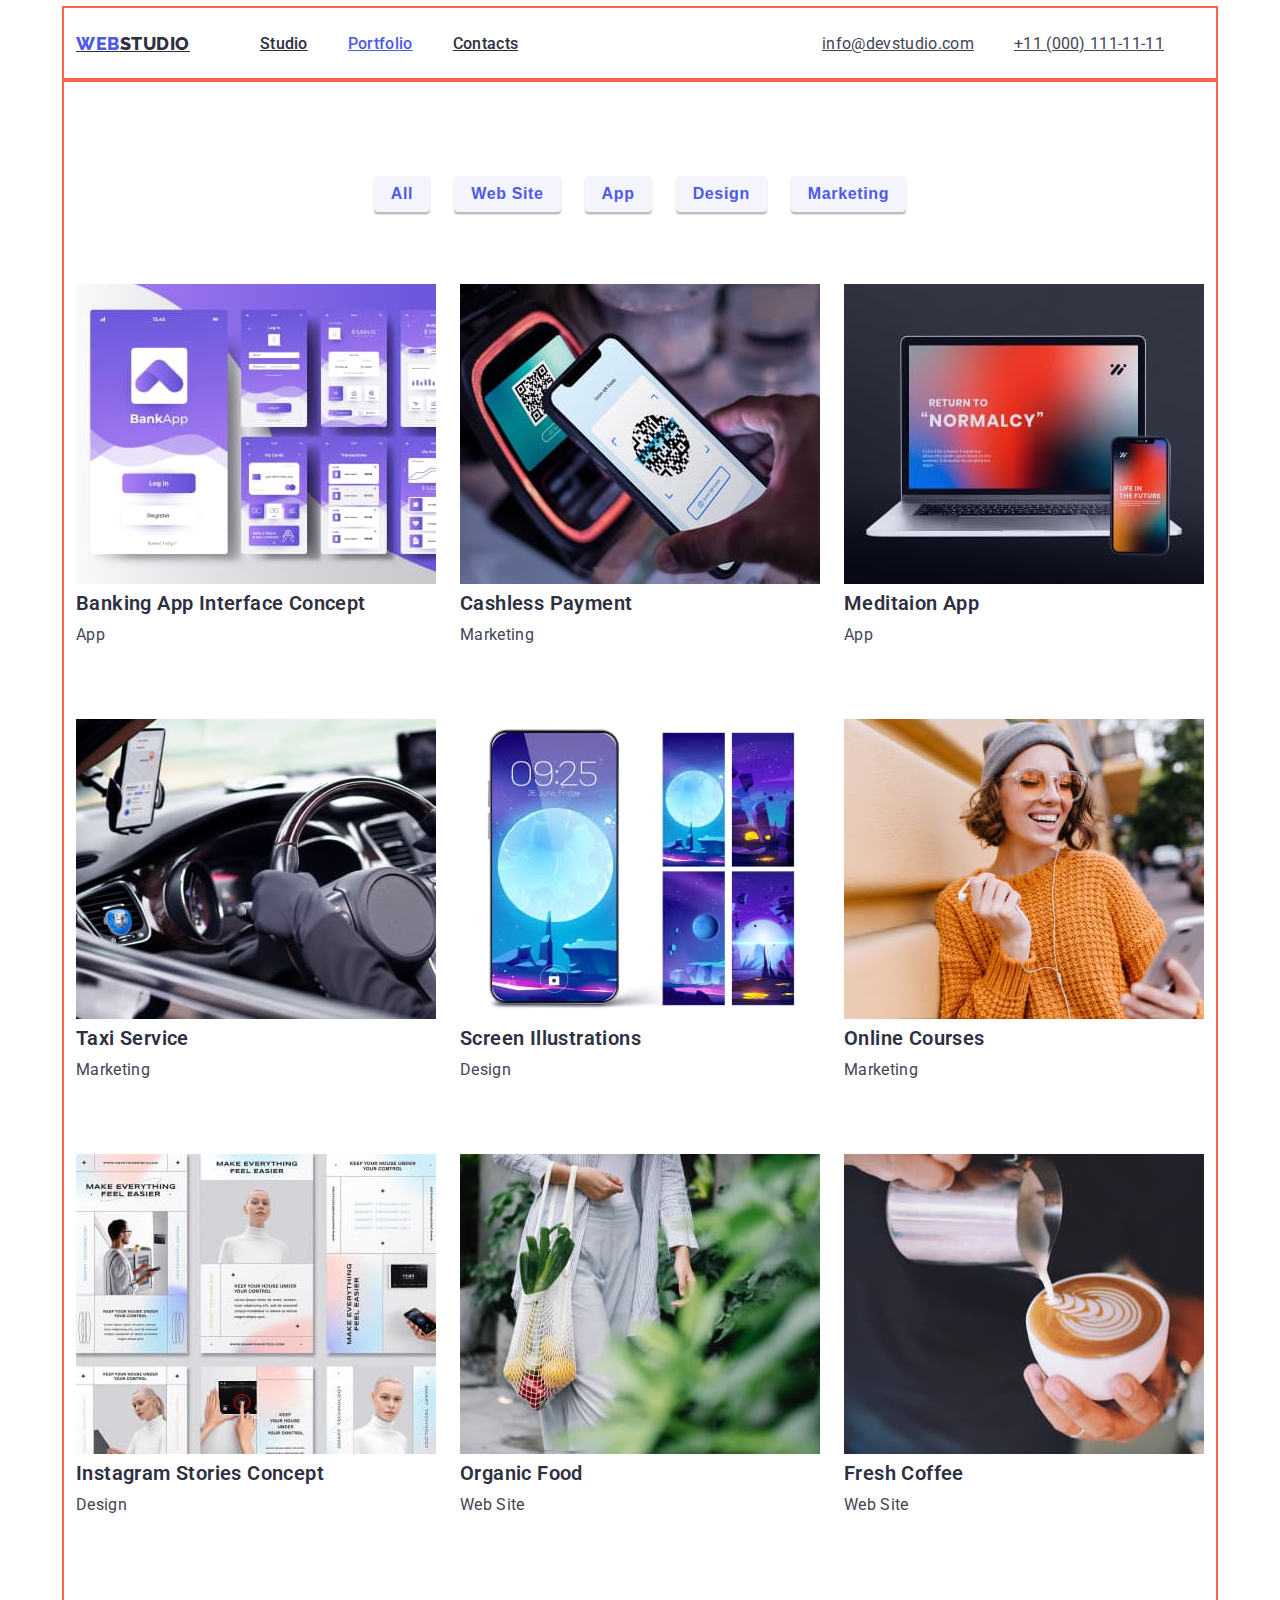
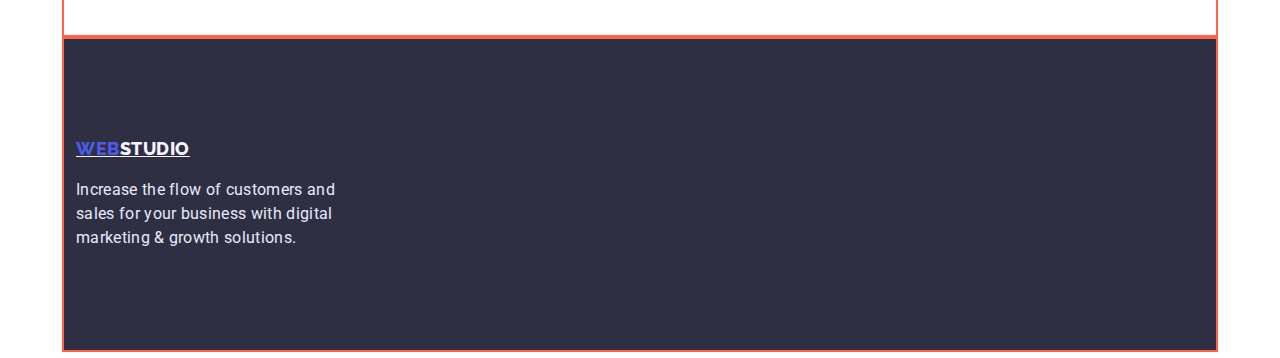
==== portfolio.html @ ad5f3ef1 "block model.flexbox" ====
<!DOCTYPE html>
<html lang="en">
<head>
    <meta charset="UTF-8">
    <meta http-equiv="X-UA-Compatible" content="IE=edge">
    <meta name="viewport" content="width=device-width, initial-scale=1.0">
    <title>Document</title>
    <link rel="stylesheet" href="./css/styles.css">
    <link rel="preconnect" href="https://fonts.googleapis.com">
    <link rel="preconnect" href="https://fonts.gstatic.com" crossorigin>
    <link href="https://fonts.googleapis.com/css2?family=Raleway:wght@800&family=Roboto:wght@400;500;700;900&display=swap"
    rel="stylesheet">
</head>
<body>
    <div class="container">
    <header class="main-nav">
        <!--Лого-->
        <a href="/" class="logo"><span>WEB</span>STUDIO</a>
        <!--Навігація-->
        <nav>
            <ul class="site-nav list">
                <li><a href="./index.html">Studio</a></li>
                <li><a href="" class="current">Portfolio</a></li>
                <li><a href="">Contacts</a></li>
            </ul>
        </nav>
        <!--Частина header-->
        <ul class="auth-nav list">
            <li><a href="mailto:info@devstudio.com">info@devstudio.com</a></li>
            <li><a href="tel:+11(000)111-11-11">+11 (000) 111-11-11</a></li>
    
        </ul>
    </header>
    </div>
    <main>
        <!--Cекція-->
        <div class="container">
      <section class="section filter">
        <!--Cписок з кнопок-->
        <ul class="list fourth-section">
            <li><button class="portfolio-btn" type="button">All</button></li>
            <li><button class="portfolio-btn" type="button">Web Site</button></li>
            <li><button class="portfolio-btn" type="button">App</button></li> 
            <li><button class="portfolio-btn" type="button">Design</button></li>
            <li><button class="portfolio-btn" type="button">Marketing</button></li>
        </ul>
        <!--Cписок з 9-ти карток-->
        <ul class="list fifth-section">
            <li><a><img src="./images/portfolio_photo-1.jpg" alt="banking app" width="360" height="300"><h3 class="section-title">Banking App Interface Concept</h3><p>App</p></a></li>

            <li><a><img src="./images/portfolio_photo-2.jpg" alt="cashless payment" width="360" height="300"><h3 class="section-title">Cashless Payment</h3><p>Marketing</p></a></li>

            <li><a><img src="./images/portfolio_photo-3.jpg" alt="meditaion app" width="360" height="300"><h3 class="section-title">Meditaion App</h3><p>App</p></a></li>

            <li class="flex-element"><a><img src="./images/portfolio_photo-4.jpg" alt="taxi service" width="360" height="300"><h3 class="section-title">Taxi Service</h3><p>Marketing</p></a></li>
            
            <li class="flex-element"><a><img src="./images/portfolio_photo-5.jpg" alt="screen illustrations" width="360" height="300"><h3 class="section-title">Screen Illustrations</h3><p>Design</p></a></li>
            
            <li class="flex-element"><a><img src="./images/portfolio_photo-6.jpg" alt="online courses" width="360" height="300"><h3 class="section-title">Online Courses</h3><p>Marketing</p></a></li>
            
            <li class="flex-element"><a><img src="./images/portfolio_photo-7.jpg" alt="instagram stories concept" width="360" height="300"><h3 class="section-title">Instagram Stories Concept</h3><p>Design</p></a></li>
            
            <li class="flex-element"><a><img src="./images/portfolio_photo-8.jpg" alt="organic food" width="360" height="300"><h3 class="section-title">Organic Food</h3><p>Web Site</p></a></li>
           
            <li class="flex-element"><a><img src="./images/portfolio_photo-9.jpg" alt="Fresh Coffee" width="360" height="300"><h3 class="section-title">Fresh Coffee</h3><p>Web Site</p></a></li>
        </ul>
    </section>
    </div>
    </main>

    <!--Footer-->
    <div class="container">
    <footer class="footer-form">
        <a href="/" class="logo-footer"><span>WEB</span>STUDIO</a>
        <p>Increase the flow of customers and<br> sales for your business with digital<br>marketing & growth solutions.</p>
    </footer>
    </div>

    
</body>
</html>
---- css/styles.css ----
:root {
--primery-text-color:#434455;
--title-text-color:#2E2F42;
--accent-color:#4D5AE5;
--white-color:#FFFFFF;
}



/* Колір фону та тексту для body */
body {
background-color: #FFFFFF;
color:var(--primery-text-color);
font-family: Roboto ,sans-serif;
font-weight: 400;
font-size: 16px;
line-height: 1.5;
letter-spacing: 0.02em;
}

/* Утиліти */
.list {
    list-style: none;
    padding: 0;
    margin: 0;

}

.container {
    margin-left: auto;
    margin-right: auto;
    width: 1152px;
    outline: 2px solid tomato;

}



/* Навігація , header */

/* logo */
.logo {
    color:#2E2F42;
    background-color:#FFFFFF;
    font-family: Raleway,sans-serif;
    font-weight: 800;
    font-size: 18px;
    line-height: 1.3;
    letter-spacing: 0.03em;
        /* identical to box height, or 133% */
    
       
    
}

/* Колір logo */
.logo > span {
    color:#4D5AE5 ;
 
}

/* Main nav */
.main-nav{
    display: flex;
    align-items: center;
    justify-content: center;
    padding-right: 12px;
    padding-left: 12px;
}

/*Оформлення site-nav*/
.site-nav{ 
    display: flex;
    margin-left: 70px;
    
}

 .site-nav a { 
    color: #2E2F42;
     font-weight: 500;
    font-size: 16px;
    line-height: 1.5;
    margin-right: 40px;
    padding-top: 24px;
    padding-bottom: 24px;
    display: block;
 }  
 
 .contacts a {
    margin-right: 0;
 }



.site-nav a:hover{
    color: #4D5AE5;
}

.site-nav a:focus {
    color:#4D5AE5;
}

.site-nav a.current {
    color: #4D5AE5;
}


/* Оформлення auth-nav */
.auth-nav{
    display: flex;
    margin-left:auto ;
}


.auth-nav a {
    color:#434455 ;
    font-weight: 400;
    font-size: 16px;
    line-height: 1.5;
    margin-right: 40px;
    padding-top: 24px;
    padding-bottom: 24px;
    display: block;
   
}

.number a{
    margin-right: 0;
}

.auth-nav a:hover {
    color: #4D5AE5;
}

.auth-nav a:focus {
    color: #4D5AE5;
}

/*hero*/

.hero {
    text-align: center;
    background-color: #2E2F42;
}


.hero-title {
    color: #FFFFFF;
    font-style: normal;
    font-weight: 600;
    font-size: 56px;
    line-height: 1;
        /* or 107% */
    text-align: center;
    margin-top: 0;
    margin-bottom: 48px;
   
    /* background-color:teal; */
}



/* Оформлення cекцій(за винятком hero) */
.section-title {
    color:var(--title-text-color);
    font-weight: 600;
    font-size: 20px;
    line-height: 1.2;
    /* identical to box height, or 120% */
    letter-spacing: 0.02em;
    margin-top: 0px;
    margin-bottom: 8px;
}



.section {
   background-color: #FFFFFF; 
   padding-top: 120px;
  
   
}
/* Cписок найпершої секції */
.first-section {
    display: flex;
    flex-wrap: wrap;
    justify-content: center;
    gap: 24px;
}

/* Ширина тексту в <li> 1-ої секції */
 .item {
    width: 264px;
}


/* Cкидаємо margin для <p> секції */
.section p {
    margin-top: 0;
    margin-bottom: 0;
  

}
/* Скидаємо margin для <p> cекції */
.section-team p {
    margin-top: 0;
    margin-bottom: 0;
}


.section-presentation {
    color:var(--title-text-color);
    background-color:#FFFFFF;
    padding-top: 120px;
    padding-bottom: 120px;
    padding-left: 12px;
    padding-right: 12px;
  
    
   
}
/* Список другої секції */
.second-section {
    display: flex;
    flex-wrap: wrap;
    align-items: center;
    gap: 24px;
}

/* Задаємо margin для <li> другої секції */
.icon {
    margin-top: 72px;

}



.presentation-title {
    font-weight: 600;
    font-size: 36px;
    line-height: 40px;
    line-height: 1.1;
    letter-spacing: 0.02em;
    margin-top: 0;
    margin-bottom: 0;
    text-align: center;
}


.team-title {
    font-weight: 600;
    font-size: 36px;
    line-height: 40px;
    line-height: 1.1;
    letter-spacing: 0.02em;
    margin-top: 0;
    margin-bottom: 0;
    padding-top: 120px;
    text-align: center;
   
}


.section-team {
    color: var(--title-text-color);
    background-color: #F4F4FD;
    margin-top: 0;
    margin-bottom: 0;
    padding-left: 12px;
    padding-right: 12px;
   
}
/* Список третьої секції */
.third-section {
    display: flex;
    flex-wrap: wrap;
    gap: 24px;
}
/* Список четвертої секції */
.fourth-section {
    display: flex;
    flex-wrap: wrap;
    justify-content: center;
    gap: 24px;
}

.filter {
    padding-top: 96px;
}

/* Список четвертої секції */
.fifth-section {
    display: flex;
    flex-wrap: wrap;
    margin-top: 72px;
    gap: 24px;
    justify-content: center;
}

.flex-element {
    margin-top: 48px;
}

.flex-element:last-child {
    padding-bottom: 120px;
}


/* Footer */
.footer-form {
    color:#E7E9FC ;
    background-color: #2E2F42;

}

.logo-footer  {
    color: #F4F4FD;
    font-family: Raleway,sans-serif;
    font-weight: 800;
     font-size: 18px;
    line-height: 1.3;
    letter-spacing: 0.03em;
    /* identical to box height, or 133% */
    
       

}

.logo-footer>span {
    color:#4D5AE5;
      
}

.footer-form {
    padding-top: 100px;
    padding-bottom: 100px;
    padding-left: 12px;
    padding-right: 12px;
   
}

.footer-form p {
    margin-top: 16px;
    margin-bottom: 0;
   
}

/* Оформлення кнопки Order service */

.filter-btn {
    color:var(--white-color);
    background-color:var(--accent-color) ;
    font-weight: 600;
    font-size: 16px;
    line-height: 1.2;
    letter-spacing: 0.04em;
    width: 170px;
    height: 51px;
    left: 635px;
    top: 432px;
    box-shadow: 0px 4px 4px rgba(0, 0, 0, 0.15);  
    border-radius: 4px;  
    border: 1px solid transparent ;
}

.filter-btn:hover,.filter-btn:focus
{  
    color: var(--accent-color);
    background-color: var(--white-color);
    cursor: pointer;


}

/* Оформлення кнопок в портфоліо */

.portfolio-btn {
    color: var(--accent-color);
    background-color: #F4F4FD;
    font-weight: 600;
    font-size: 16px;
    line-height: 1,5;
    letter-spacing: 0.04em;
    box-shadow: 0px 3px 1px rgba(0, 0, 0, 0.1), 0px 2px 1px rgba(0, 0, 0, 0.08), 0px 2px 2px rgba(0, 0, 0, 0.12);
    border-radius: 4px;
    padding: 8px 16px;
    border: 1px solid transparent;;
}

.portfolio-btn:hover,.portfolio-btn:focus
{   
    color: var(--white-color);
    background-color: #4D5AE5;
    cursor: pointer;
}

/* Блокова модель */

*, ::after , ::before {
    box-sizing: border-box;
}










/*колір основного тексту #2E2F42*/

/*колір вторинного тексту #434455*/

/*білий колір #FFFFFF*/

/* акцент #4D5AE5*/

/* колір вторинного тексту №2 #E7E9FC*/

/* вторинний колір фону #F4F4FD*/

/* основний колір фону #F5F5F5*/

/* колір фону hero #2E2F42 */
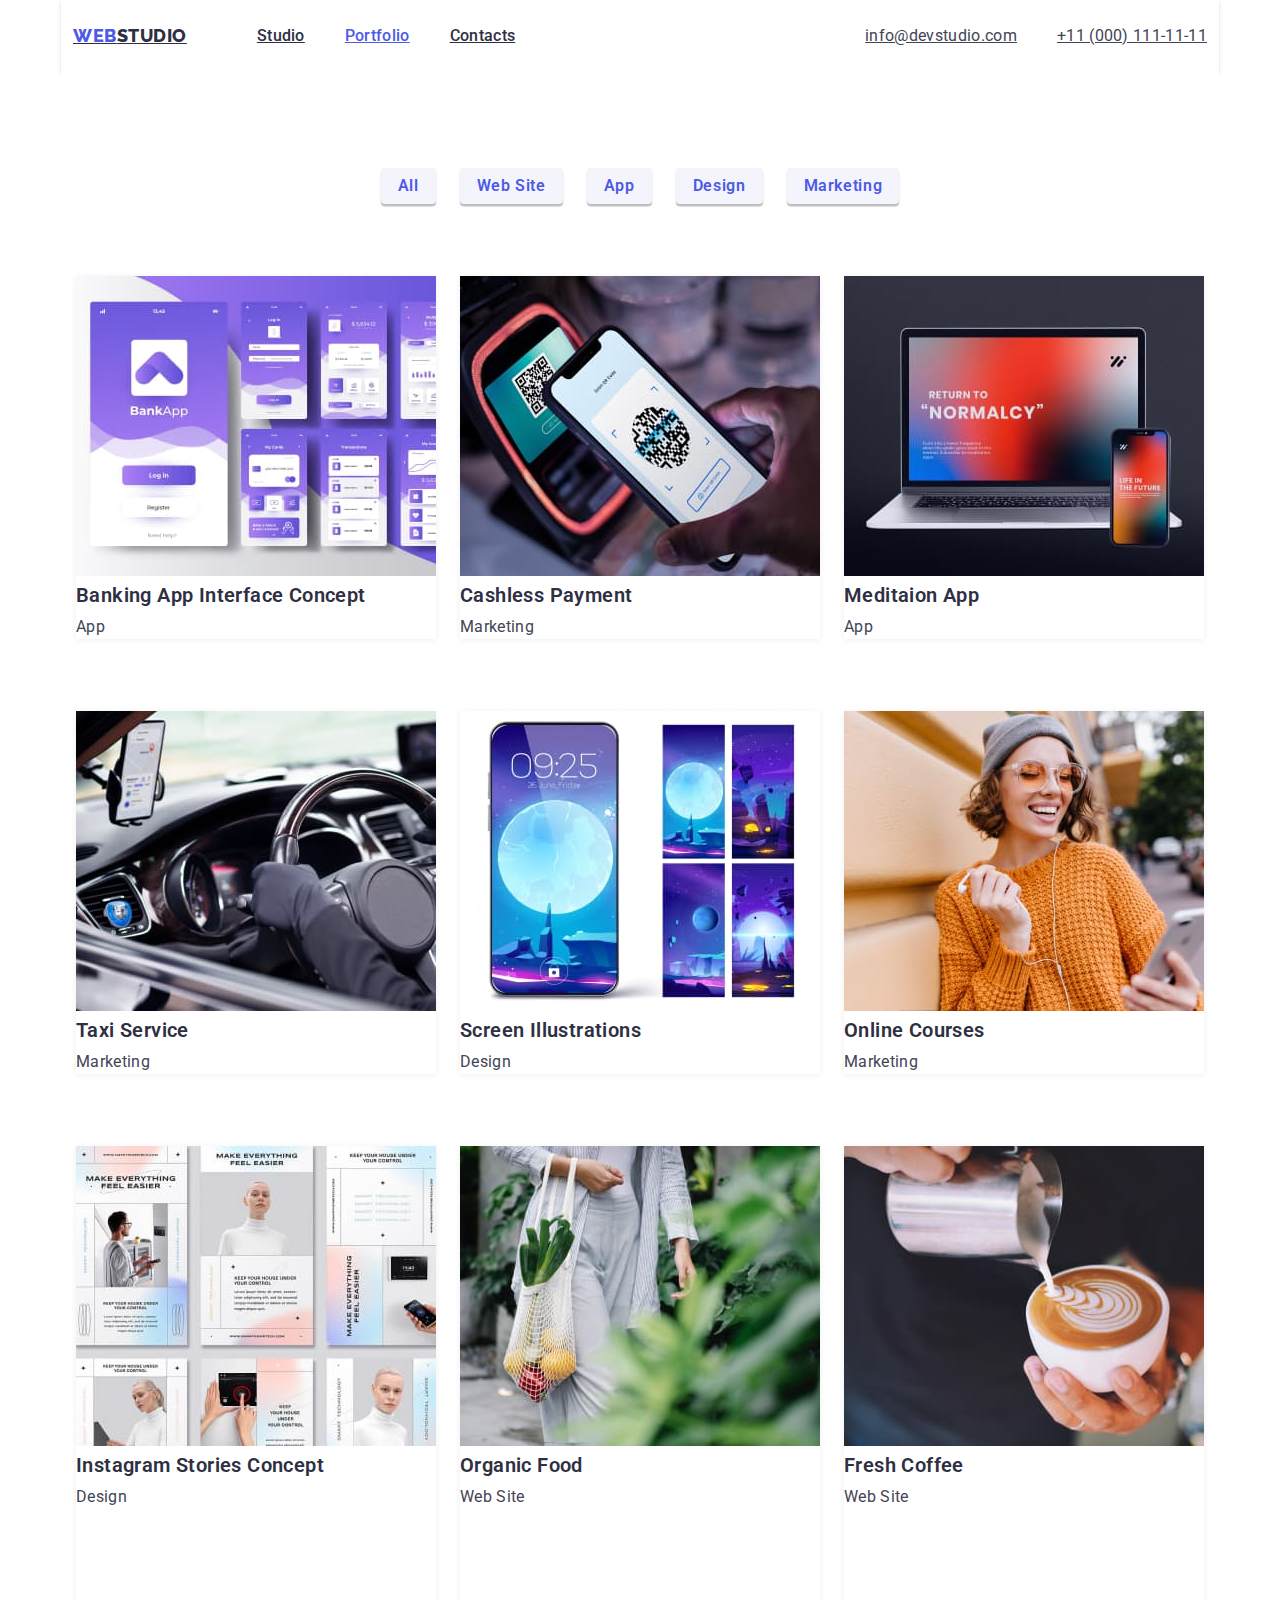
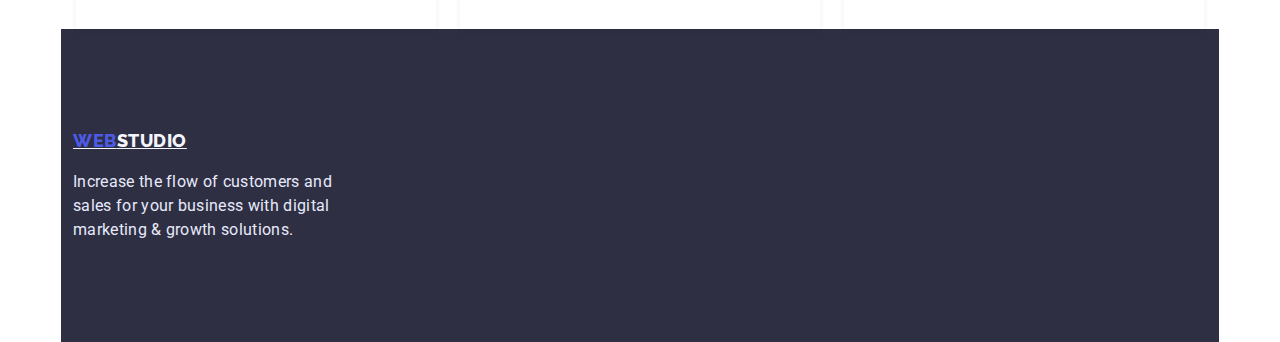
==== commit 463a229b: "block model.flexbox" ====
--- a/portfolio.html
+++ b/portfolio.html
@@ -5,11 +5,12 @@
     <meta http-equiv="X-UA-Compatible" content="IE=edge">
     <meta name="viewport" content="width=device-width, initial-scale=1.0">
     <title>Document</title>
-    <link rel="stylesheet" href="./css/styles.css">
     <link rel="preconnect" href="https://fonts.googleapis.com">
     <link rel="preconnect" href="https://fonts.gstatic.com" crossorigin>
     <link href="https://fonts.googleapis.com/css2?family=Raleway:wght@800&family=Roboto:wght@400;500;700;900&display=swap"
     rel="stylesheet">
+    <link rel="stylesheet" href="https://cdnjs.cloudflare.com/ajax/libs/modern-normalize/1.1.0/modern-normalize.min.css">
+    <link rel="stylesheet" href="./css/styles.css">
 </head>
 <body>
     <div class="container">
@@ -27,7 +28,7 @@
         <!--Частина header-->
         <ul class="auth-nav list">
             <li><a href="mailto:info@devstudio.com">info@devstudio.com</a></li>
-            <li><a href="tel:+11(000)111-11-11">+11 (000) 111-11-11</a></li>
+            <li class="number"><a href="tel:+11(000)111-11-11">+11 (000) 111-11-11</a></li>
     
         </ul>
     </header>
@@ -46,23 +47,23 @@
         </ul>
         <!--Cписок з 9-ти карток-->
         <ul class="list fifth-section">
-            <li><a><img src="./images/portfolio_photo-1.jpg" alt="banking app" width="360" height="300"><h3 class="section-title">Banking App Interface Concept</h3><p>App</p></a></li>
+            <li class="frame"><a><img src="./images/portfolio_photo-1.jpg" alt="banking app" width="360" height="300"><h3 class="section-title">Banking App Interface Concept</h3><p>App</p></a></li>
 
-            <li><a><img src="./images/portfolio_photo-2.jpg" alt="cashless payment" width="360" height="300"><h3 class="section-title">Cashless Payment</h3><p>Marketing</p></a></li>
+            <li class="frame"><a><img src="./images/portfolio_photo-2.jpg" alt="cashless payment" width="360" height="300"><h3 class="section-title">Cashless Payment</h3><p>Marketing</p></a></li>
 
-            <li><a><img src="./images/portfolio_photo-3.jpg" alt="meditaion app" width="360" height="300"><h3 class="section-title">Meditaion App</h3><p>App</p></a></li>
+            <li class="frame"><a><img src="./images/portfolio_photo-3.jpg" alt="meditaion app" width="360" height="300"><h3 class="section-title">Meditaion App</h3><p>App</p></a></li>
 
-            <li class="flex-element"><a><img src="./images/portfolio_photo-4.jpg" alt="taxi service" width="360" height="300"><h3 class="section-title">Taxi Service</h3><p>Marketing</p></a></li>
+            <li class="flex-element frame"><a><img src="./images/portfolio_photo-4.jpg" alt="taxi service" width="360" height="300"><h3 class="section-title">Taxi Service</h3><p>Marketing</p></a></li>
             
-            <li class="flex-element"><a><img src="./images/portfolio_photo-5.jpg" alt="screen illustrations" width="360" height="300"><h3 class="section-title">Screen Illustrations</h3><p>Design</p></a></li>
+            <li class="flex-element frame"><a><img src="./images/portfolio_photo-5.jpg" alt="screen illustrations" width="360" height="300"><h3 class="section-title">Screen Illustrations</h3><p>Design</p></a></li>
             
-            <li class="flex-element"><a><img src="./images/portfolio_photo-6.jpg" alt="online courses" width="360" height="300"><h3 class="section-title">Online Courses</h3><p>Marketing</p></a></li>
+            <li class="flex-element frame"><a><img src="./images/portfolio_photo-6.jpg" alt="online courses" width="360" height="300"><h3 class="section-title">Online Courses</h3><p>Marketing</p></a></li>
             
-            <li class="flex-element"><a><img src="./images/portfolio_photo-7.jpg" alt="instagram stories concept" width="360" height="300"><h3 class="section-title">Instagram Stories Concept</h3><p>Design</p></a></li>
+            <li class="flex-element frame"><a><img src="./images/portfolio_photo-7.jpg" alt="instagram stories concept" width="360" height="300"><h3 class="section-title">Instagram Stories Concept</h3><p>Design</p></a></li>
             
-            <li class="flex-element"><a><img src="./images/portfolio_photo-8.jpg" alt="organic food" width="360" height="300"><h3 class="section-title">Organic Food</h3><p>Web Site</p></a></li>
+            <li class="flex-element frame"><a><img src="./images/portfolio_photo-8.jpg" alt="organic food" width="360" height="300"><h3 class="section-title">Organic Food</h3><p>Web Site</p></a></li>
            
-            <li class="flex-element"><a><img src="./images/portfolio_photo-9.jpg" alt="Fresh Coffee" width="360" height="300"><h3 class="section-title">Fresh Coffee</h3><p>Web Site</p></a></li>
+            <li class="flex-element frame"><a><img src="./images/portfolio_photo-9.jpg" alt="Fresh Coffee" width="360" height="300"><h3 class="section-title">Fresh Coffee</h3><p>Web Site</p></a></li>
         </ul>
     </section>
     </div>
--- a/css/styles.css
+++ b/css/styles.css
@@ -29,8 +29,8 @@
 .container {
     margin-left: auto;
     margin-right: auto;
-    width: 1152px;
-    outline: 2px solid tomato;
+    width: 1158px;
+    /* outline: 2px solid tomato; */
 
 }
 
@@ -66,6 +66,7 @@
     justify-content: center;
     padding-right: 12px;
     padding-left: 12px;
+    box-shadow: 0px 2px 1px rgba(46, 47, 66, 0.08), 0px 1px 1px rgba(46, 47, 66, 0.16), 0px 1px 6px rgba(46, 47, 66, 0.08);
 }
 
 /*Оформлення site-nav*/
@@ -136,6 +137,7 @@
     color: #4D5AE5;
 }
 
+
 /*hero*/
 
 .hero {
@@ -305,6 +307,11 @@
     padding-bottom: 120px;
 }
 
+
+/* Нижня рамка карток в портфоліо */
+.frame {
+    box-shadow: 0px 1px 6px rgba(46, 47, 66, 0.08);
+}
 
 /* Footer */
 .footer-form {
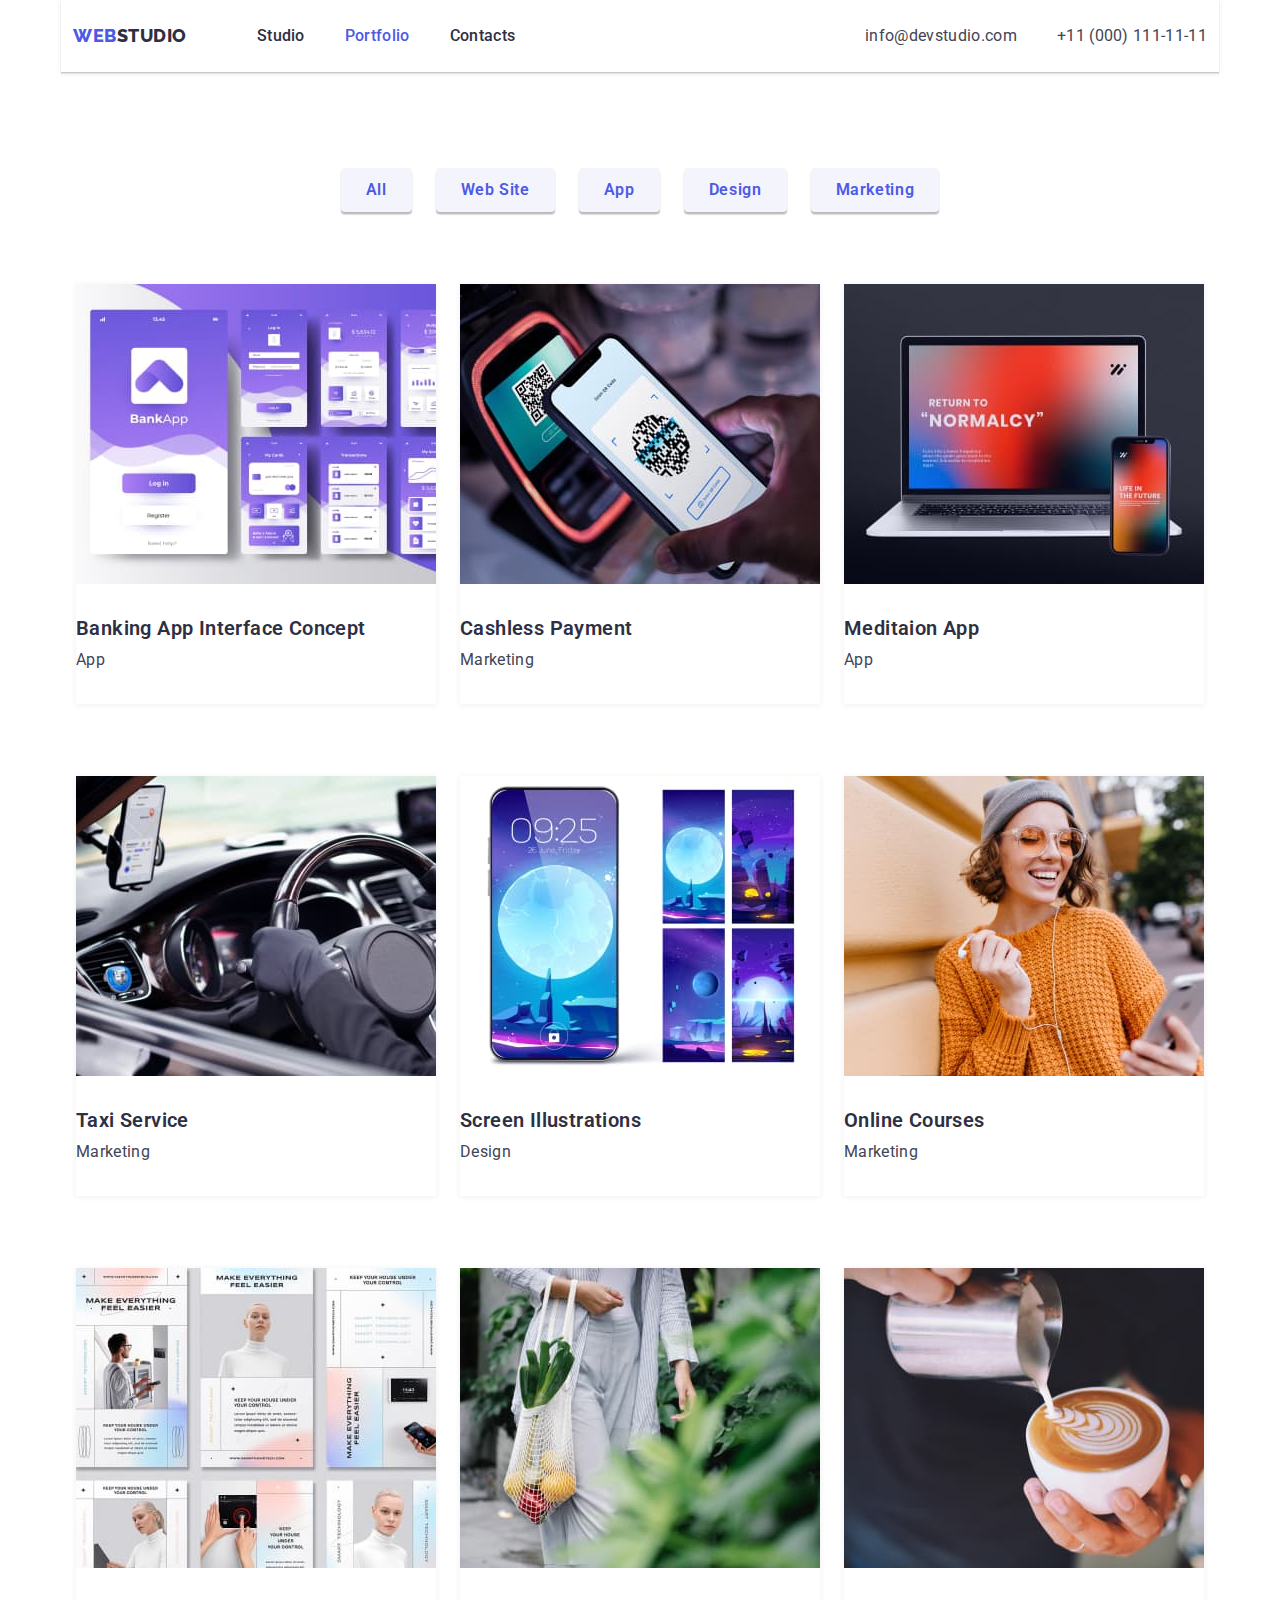
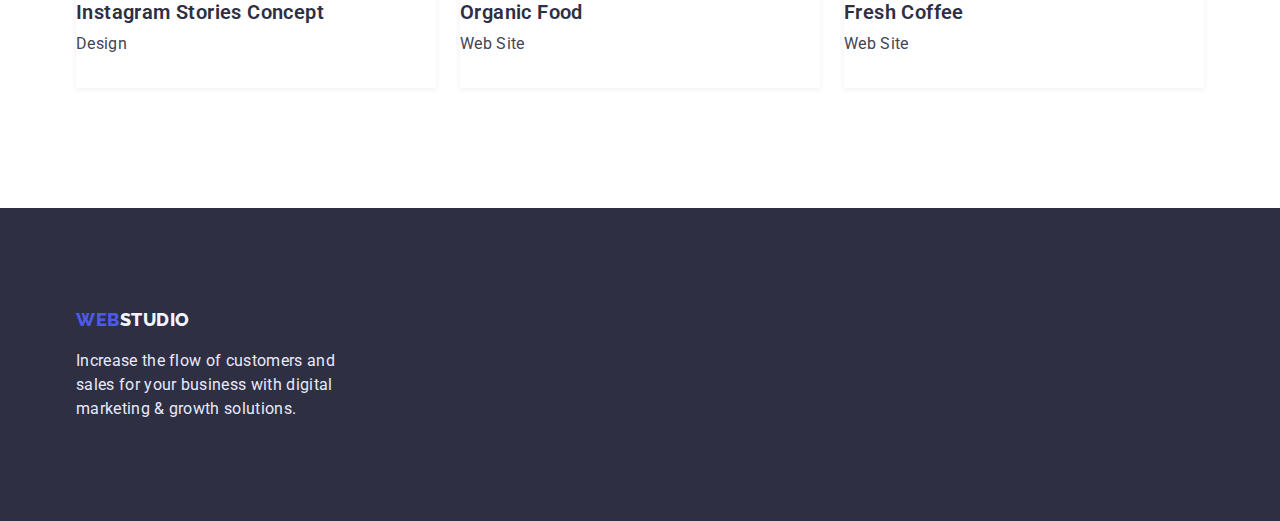
==== commit 0614c2d6: "block model.flexbox" ====
--- a/portfolio.html
+++ b/portfolio.html
@@ -13,8 +13,8 @@
     <link rel="stylesheet" href="./css/styles.css">
 </head>
 <body>
-    <div class="container">
     <header class="main-nav">
+    <div class="container main-nav">
         <!--Лого-->
         <a href="/" class="logo"><span>WEB</span>STUDIO</a>
         <!--Навігація-->
@@ -31,12 +31,12 @@
             <li class="number"><a href="tel:+11(000)111-11-11">+11 (000) 111-11-11</a></li>
     
         </ul>
+    </div>
     </header>
-    </div>
     <main>
         <!--Cекція-->
+      <section class="section filter">
         <div class="container">
-      <section class="section filter">
         <!--Cписок з кнопок-->
         <ul class="list fourth-section">
             <li><button class="portfolio-btn" type="button">All</button></li>
@@ -47,36 +47,35 @@
         </ul>
         <!--Cписок з 9-ти карток-->
         <ul class="list fifth-section">
-            <li class="frame"><a><img src="./images/portfolio_photo-1.jpg" alt="banking app" width="360" height="300"><h3 class="section-title">Banking App Interface Concept</h3><p>App</p></a></li>
+            <li><a class="frame"><img src="./images/portfolio_photo-1.jpg" alt="banking app" width="360" height="300"><h3 class="section-title portfolio-card">Banking App Interface Concept</h3><p class="stylized-paragraph">App</p></a></li>
 
-            <li class="frame"><a><img src="./images/portfolio_photo-2.jpg" alt="cashless payment" width="360" height="300"><h3 class="section-title">Cashless Payment</h3><p>Marketing</p></a></li>
+            <li><a class="frame"><img src="./images/portfolio_photo-2.jpg" alt="cashless payment" width="360" height="300"><h3 class="section-title portfolio-card">Cashless Payment</h3><p class="stylized-paragraph">Marketing</p></a></li>
 
-            <li class="frame"><a><img src="./images/portfolio_photo-3.jpg" alt="meditaion app" width="360" height="300"><h3 class="section-title">Meditaion App</h3><p>App</p></a></li>
+            <li><a class="frame"><img src="./images/portfolio_photo-3.jpg" alt="meditaion app" width="360" height="300"><h3 class="section-title portfolio-card">Meditaion App</h3><p class="stylized-paragraph">App</p></a></li>
 
-            <li class="flex-element frame"><a><img src="./images/portfolio_photo-4.jpg" alt="taxi service" width="360" height="300"><h3 class="section-title">Taxi Service</h3><p>Marketing</p></a></li>
+            <li class="flex-element"><a class="frame"><img src="./images/portfolio_photo-4.jpg" alt="taxi service" width="360" height="300"><h3 class="section-title portfolio-card">Taxi Service</h3><p class="stylized-paragraph">Marketing</p></a></li>
             
-            <li class="flex-element frame"><a><img src="./images/portfolio_photo-5.jpg" alt="screen illustrations" width="360" height="300"><h3 class="section-title">Screen Illustrations</h3><p>Design</p></a></li>
+            <li class="flex-element"><a class="frame"><img src="./images/portfolio_photo-5.jpg" alt="screen illustrations" width="360" height="300"><h3 class="section-title portfolio-card">Screen Illustrations</h3><p class="stylized-paragraph">Design</p></a></li>
             
-            <li class="flex-element frame"><a><img src="./images/portfolio_photo-6.jpg" alt="online courses" width="360" height="300"><h3 class="section-title">Online Courses</h3><p>Marketing</p></a></li>
+            <li class="flex-element"><a class="frame"><img src="./images/portfolio_photo-6.jpg" alt="online courses" width="360" height="300"><h3 class="section-title portfolio-card">Online Courses</h3><p class="stylized-paragraph">Marketing</p></a></li>
             
-            <li class="flex-element frame"><a><img src="./images/portfolio_photo-7.jpg" alt="instagram stories concept" width="360" height="300"><h3 class="section-title">Instagram Stories Concept</h3><p>Design</p></a></li>
+            <li class="flex-element"><a class="frame"><img src="./images/portfolio_photo-7.jpg" alt="instagram stories concept" width="360" height="300"><h3 class="section-title portfolio-card">Instagram Stories Concept</h3><p class="stylized-paragraph">Design</p></a></li>
             
-            <li class="flex-element frame"><a><img src="./images/portfolio_photo-8.jpg" alt="organic food" width="360" height="300"><h3 class="section-title">Organic Food</h3><p>Web Site</p></a></li>
+            <li class="flex-element"><a class="frame"><img src="./images/portfolio_photo-8.jpg" alt="organic food" width="360" height="300"><h3 class="section-title portfolio-card">Organic Food</h3><p class="stylized-paragraph">Web Site</p></a></li>
            
-            <li class="flex-element frame"><a><img src="./images/portfolio_photo-9.jpg" alt="Fresh Coffee" width="360" height="300"><h3 class="section-title">Fresh Coffee</h3><p>Web Site</p></a></li>
+            <li class="flex-element"><a class="frame"><img src="./images/portfolio_photo-9.jpg" alt="Fresh Coffee" width="360" height="300"><h3 class="section-title portfolio-card">Fresh Coffee</h3><p class="stylized-paragraph">Web Site</p></a></li>
         </ul>
+        </div>
     </section>
-    </div>
     </main>
 
     <!--Footer-->
-    <div class="container">
     <footer class="footer-form">
+        <div class="container">
         <a href="/" class="logo-footer"><span>WEB</span>STUDIO</a>
         <p>Increase the flow of customers and<br> sales for your business with digital<br>marketing & growth solutions.</p>
+        </div>
     </footer>
-    </div>
-
     
 </body>
 </html>--- a/css/styles.css
+++ b/css/styles.css
@@ -30,8 +30,18 @@
     margin-left: auto;
     margin-right: auto;
     width: 1158px;
+    padding-left: 15px;
+    padding-right: 15px;
     /* outline: 2px solid tomato; */
 
+}
+
+img {
+    display: block;
+}
+
+a {
+    text-decoration: none;
 }
 
 
@@ -143,6 +153,8 @@
 .hero {
     text-align: center;
     background-color: #2E2F42;
+    padding-top:192px;
+    padding-bottom:192px;
 }
 
 
@@ -179,6 +191,7 @@
 .section {
    background-color: #FFFFFF; 
    padding-top: 120px;
+   padding-bottom: 120px;
   
    
 }
@@ -215,8 +228,7 @@
     background-color:#FFFFFF;
     padding-top: 120px;
     padding-bottom: 120px;
-    padding-left: 12px;
-    padding-right: 12px;
+   
   
     
    
@@ -228,14 +240,6 @@
     align-items: center;
     gap: 24px;
 }
-
-/* Задаємо margin для <li> другої секції */
-.icon {
-    margin-top: 72px;
-
-}
-
-
 
 .presentation-title {
     font-weight: 600;
@@ -244,7 +248,7 @@
     line-height: 1.1;
     letter-spacing: 0.02em;
     margin-top: 0;
-    margin-bottom: 0;
+    margin-bottom: 72px;
     text-align: center;
 }
 
@@ -257,8 +261,8 @@
     letter-spacing: 0.02em;
     margin-top: 0;
     margin-bottom: 0;
-    padding-top: 120px;
     text-align: center;
+    margin-bottom: 72px;
    
 }
 
@@ -266,17 +270,28 @@
 .section-team {
     color: var(--title-text-color);
     background-color: #F4F4FD;
-    margin-top: 0;
+    margin-top:0;
     margin-bottom: 0;
-    padding-left: 12px;
-    padding-right: 12px;
-   
+    padding-top: 120px;
+    padding-bottom: 120px;
 }
 /* Список третьої секції */
 .third-section {
     display: flex;
     flex-wrap: wrap;
     gap: 24px;
+}
+
+.icon {
+    background: #FFFFFF;
+    box-shadow: 0px 1px 6px rgba(46, 47, 66, 0.08), 0px 1px 1px rgba(46, 47, 66, 0.16), 0px 2px 1px rgba(46, 47, 66, 0.08);
+    border-radius: 0px 0px 4px 4px;
+    text-align: center;
+}
+
+.team-member {
+    margin-top: 32px;
+    
 }
 /* Список четвертої секції */
 .fourth-section {
@@ -288,6 +303,7 @@
 
 .filter {
     padding-top: 96px;
+    padding-bottom: 120px;
 }
 
 /* Список четвертої секції */
@@ -297,19 +313,28 @@
     margin-top: 72px;
     gap: 24px;
     justify-content: center;
+    
 }
 
 .flex-element {
     margin-top: 48px;
 }
 
-.flex-element:last-child {
-    padding-bottom: 120px;
-}
+.portfolio-card {
+    margin-top: 32px;
+}
+.stylized-paragraph {
+    margin-top: 0;
+    padding-bottom: 32px;
+}
+
 
 
 /* Нижня рамка карток в портфоліо */
 .frame {
+    display: block;
+    box-sizing: border-box;
+    border: 0.5px #F4F4FD;
     box-shadow: 0px 1px 6px rgba(46, 47, 66, 0.08);
 }
 
@@ -390,7 +415,10 @@
     letter-spacing: 0.04em;
     box-shadow: 0px 3px 1px rgba(0, 0, 0, 0.1), 0px 2px 1px rgba(0, 0, 0, 0.08), 0px 2px 2px rgba(0, 0, 0, 0.12);
     border-radius: 4px;
-    padding: 8px 16px;
+    padding-top: 12px;
+    padding-bottom: 12px;
+    padding-left: 24px;
+    padding-right: 24px;
     border: 1px solid transparent;;
 }
 
